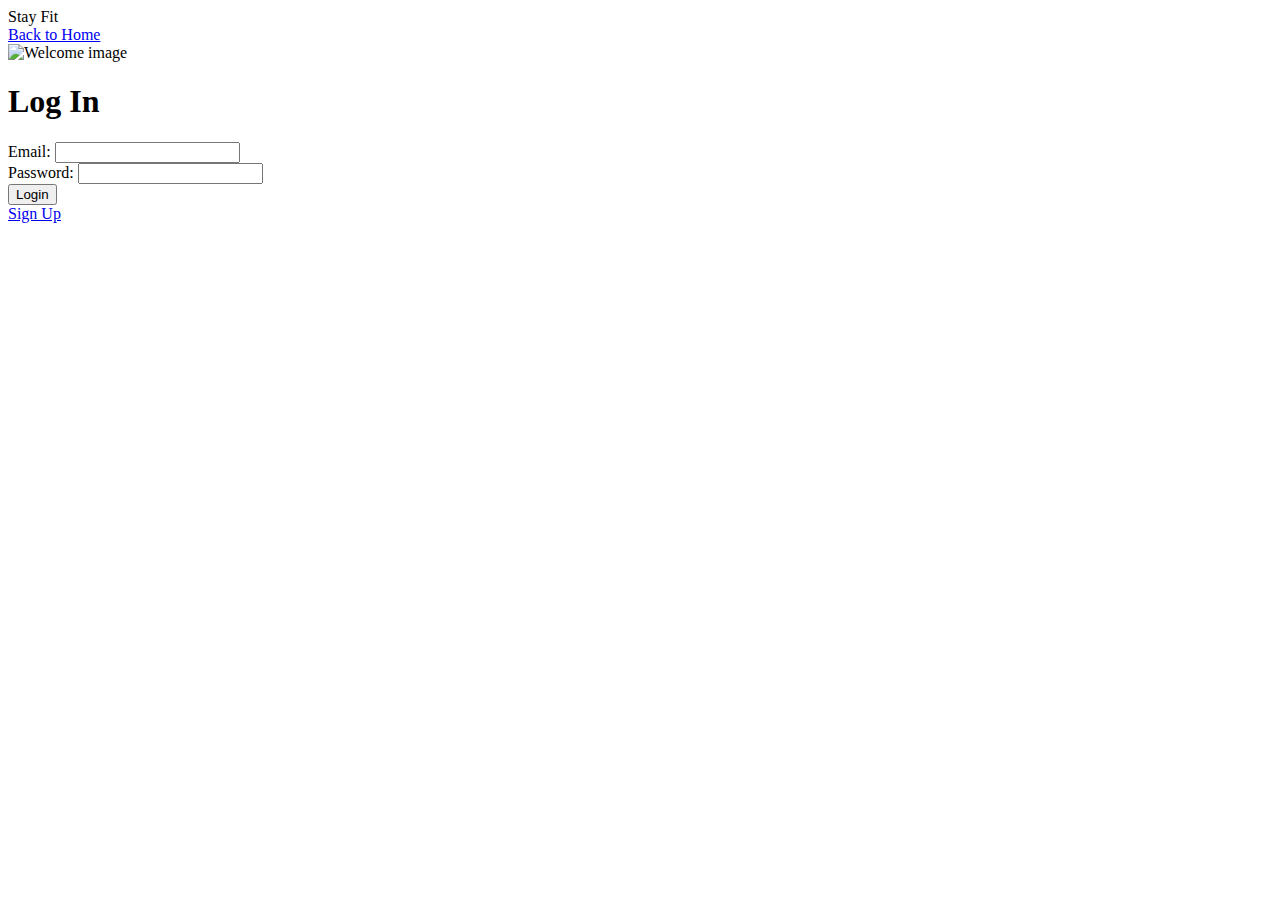
==== templates/login.html @ a2e89274 "login form feature integrated" ====
<!DOCTYPE html>
<html lang="en">
<head>
    <meta charset="UTF-8">
    <meta name="viewport" content="width=device-width, initial-scale=1.0">
    <title>Form Validation</title>
    <script src="https://code.jquery.com/jquery-3.6.0.min.js"></script>
    <script src="valid.js" defer></script> 
    <link rel="stylesheet" href="logstyle.css">
</head>
<body>
    <div class="top-bar">
        <div class="top-bar-container">
            <div class="logo">Stay Fit</div>
            <a href="index.html" class="back-to-home">Back to Home</a>
        </div>
    </div>

    <div class="container">
        <!-- Left Side Image Panel -->
        <div class="image-panel">
            <img src="mountain_image.webp" alt="Welcome image">
        </div>

        <!-- Right Side Login Form -->
        <div class="form-panel">
            <header><h1>Log In</h1></header>
            <form id="registrationForm">
                <label for="email">Email:</label>
                <input type="text" id="username" name="username" required><br>

                <label for="password">Password:</label>
                <input type="password" id="password" name="password" required><br>

                <div id="figure">
                    <input type="submit" value="Login">
                </div>
            </form>
            <div id="errorMessages" style="color:red;"></div>
            <div class="signup-link">
                <a href="signup.html">Sign Up</a>
            </div>
        </div>
    </div>
</body>
</html>
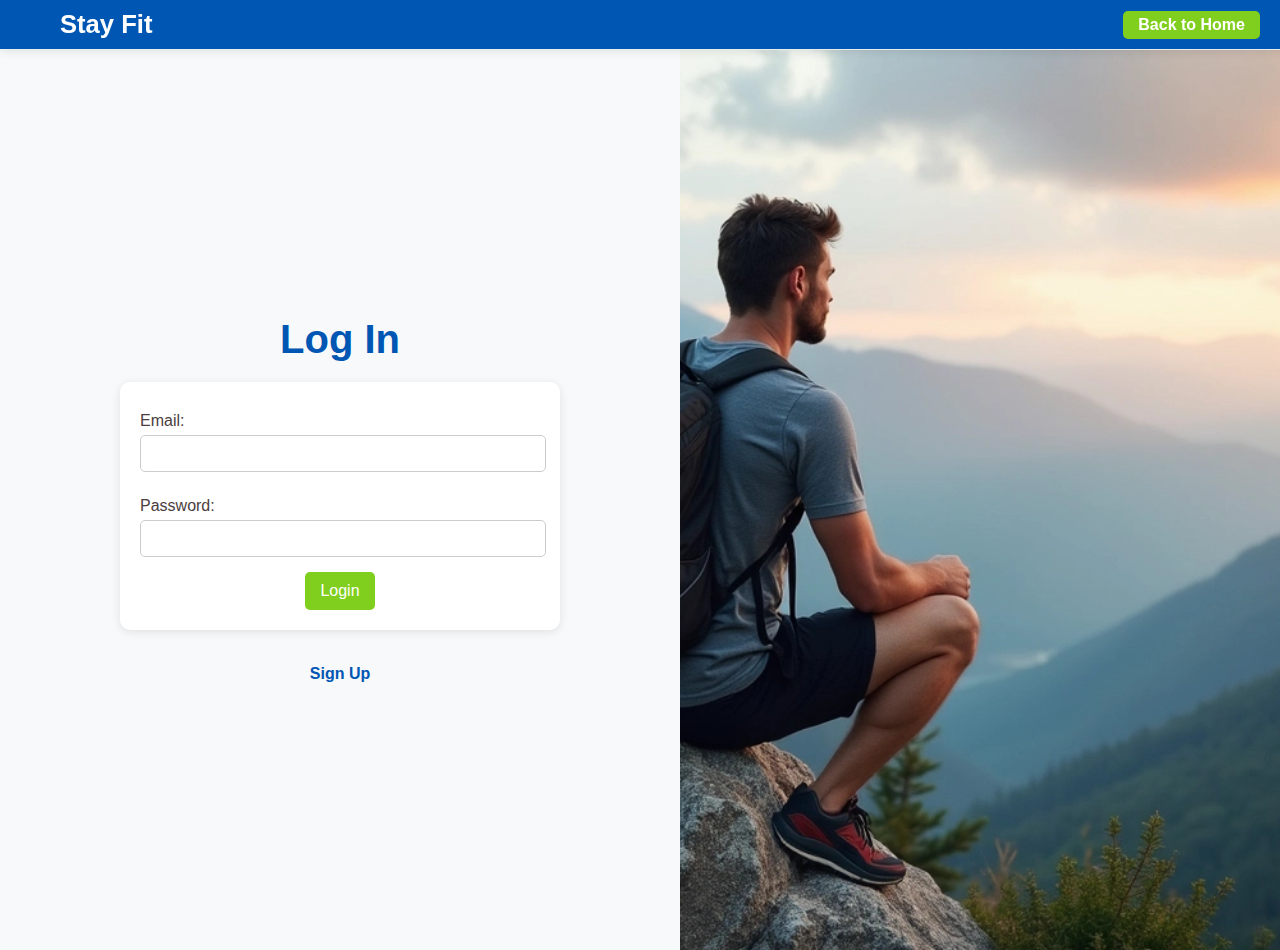
==== commit c58b4327: "Fix login style" ====
--- a/templates/login.html
+++ b/templates/login.html
@@ -5,21 +5,21 @@
     <meta name="viewport" content="width=device-width, initial-scale=1.0">
     <title>Form Validation</title>
     <script src="https://code.jquery.com/jquery-3.6.0.min.js"></script>
-    <script src="valid.js" defer></script> 
-    <link rel="stylesheet" href="logstyle.css">
+    <script src="/static/valid.js" defer></script> 
+    <link rel="stylesheet" href="/static/logstyle.css">
 </head>
 <body>
     <div class="top-bar">
         <div class="top-bar-container">
             <div class="logo">Stay Fit</div>
-            <a href="index.html" class="back-to-home">Back to Home</a>
+            <a href="{{ url_for('index') }}"  class="back-to-home">Back to Home</a>
         </div>
     </div>
 
     <div class="container">
         <!-- Left Side Image Panel -->
         <div class="image-panel">
-            <img src="mountain_image.webp" alt="Welcome image">
+            <img src="/static/mountain_image.webp" alt="Welcome image">
         </div>
 
         <!-- Right Side Login Form -->
--- a/static/logstyle.css
+++ b/static/logstyle.css
@@ -0,0 +1,211 @@
+body {
+    font-family: 'Arial', sans-serif;
+    background-color: #f8f9fa;
+    color: #4b3d3d;
+    margin: 0;
+    padding: 0;
+}
+
+.container {
+    display: flex;
+    flex-direction: row;
+    height: 100vh;
+    width: 100%;
+}
+
+/* Login form styling (left side) */
+.form-panel {
+    order: 1;
+    flex: 1;
+    display: flex;
+    flex-direction: column;
+    justify-content: center;
+    align-items: center; /* Center horizontally */
+    padding: 40px;
+    background-color: #f8f9fa;
+}
+
+/* Image section (right side) */
+.image-panel {
+    order: 2;
+    flex: 1;
+    display: flex;
+    align-items: center;
+    justify-content: center;
+    overflow: hidden;
+}
+
+.image-panel img {
+    width: 100%;
+    height: 100%;
+    object-fit: cover;
+}
+
+.top-bar {
+    background-color: #0056b3; /* Dark blue background for a professional look */
+    padding: 10px 20px;
+    color: #fff;
+    position: fixed;
+    top: 0;
+    width: 100%;
+    z-index: 1000;
+    box-shadow: 0 2px 10px rgba(0, 0, 0, 0.1);
+}
+
+.top-bar-container {
+    display: flex;
+    justify-content: space-between;
+    align-items: center;
+    max-width: 1200px;
+    margin: 0 auto;
+}
+
+.logo {
+    font-size: 1.6rem;
+    font-weight: bold;
+    color: #fff;
+}
+
+.login-button a {
+    background-color: #80ce1d; /* Green color for the button */
+    color: #fff;
+    padding: 10px 15px;
+    text-decoration: none;
+    border-radius: 5px;
+    font-size: 1rem;
+    font-weight: 600;
+    transition: background-color 0.3s ease;
+}
+
+.login-button a:hover {
+    background-color: #218838; /* Darker green on hover */
+}
+
+body {
+    padding-top: 50px; /* Adjust this based on your top bar height */
+	font-family: 'Segoe UI', Tahoma, Geneva, Verdana, sans-serif;
+}
+
+.back-to-home {
+    color: white;
+    background-color: #80ce1d;
+    padding: 5px 15px;
+    border-radius: 5px;
+    text-decoration: none;
+    font-size: 1em;
+	font-weight: 600;
+    transition: background-color 0.3s ease;
+}
+
+.back-to-home:hover {
+    background-color: #70b61a;
+}
+
+/* Form styles */
+form {
+    background-color: #ffffff;
+    border-radius: 10px;
+    padding: 20px;
+    width: 100%;
+    max-width: 400px;
+    box-shadow: 0 2px 10px rgba(0, 0, 0, 0.1);
+    position: relative;
+    overflow: hidden;
+}
+
+form::before {
+    content: '';
+    position: absolute;
+    top: -5px;
+    left: -5px;
+    right: -5px;
+    bottom: -5px;
+    background: linear-gradient(45deg, #7b5e4c, #c5a49a, #7b5e4c, #c5a49a);
+    z-index: -1;
+    animation: rotateBorder 5s linear infinite;
+    border-radius: 15px;
+}
+
+@keyframes rotateBorder {
+    0% {
+        transform: rotate(0deg);
+    }
+
+    100% {
+        transform: rotate(360deg);
+    }
+}
+
+header {
+    text-align: center;
+    margin-bottom: 20px;
+}
+
+h1 {
+    color: #0056b3;
+    font-size: 2.5em;
+    margin: 0;
+}
+
+label {
+    display: block;
+    margin: 10px 0 5px;
+}
+
+input[type="text"],
+input[type="password"] {
+    width: 96%;
+    padding: 10px;
+    border: 1px solid #ccc;
+    border-radius: 5px;
+    margin-bottom: 15px;
+}
+
+input[type="submit"] {
+    background-color: #80ce1d;
+    color: white;
+    border: none;
+    padding: 10px 15px;
+    border-radius: 5px;
+    cursor: pointer;
+    font-size: 1em;
+}
+
+input[type="submit"]:hover {
+    background-color: #70b61a;
+}
+
+#figure {
+    text-align: center;
+}
+
+#errorMessages {
+    color: red;
+    margin: 10px 0;
+    font-weight: bold;
+}
+
+.signup-link {
+    text-align: center;
+    margin-top: 15px;
+}
+
+.signup-link a {
+    color: #0056b3;
+    text-decoration: none;
+    font-weight: bold;
+}
+
+.signup-link a:hover {
+    text-decoration: underline;
+}
+
+footer {
+    text-align: center;
+    padding: 20px;
+    background-color: #7b5e4c;
+    color: white;
+    position: relative;
+    bottom: 0;
+    width: 100%;
+}
